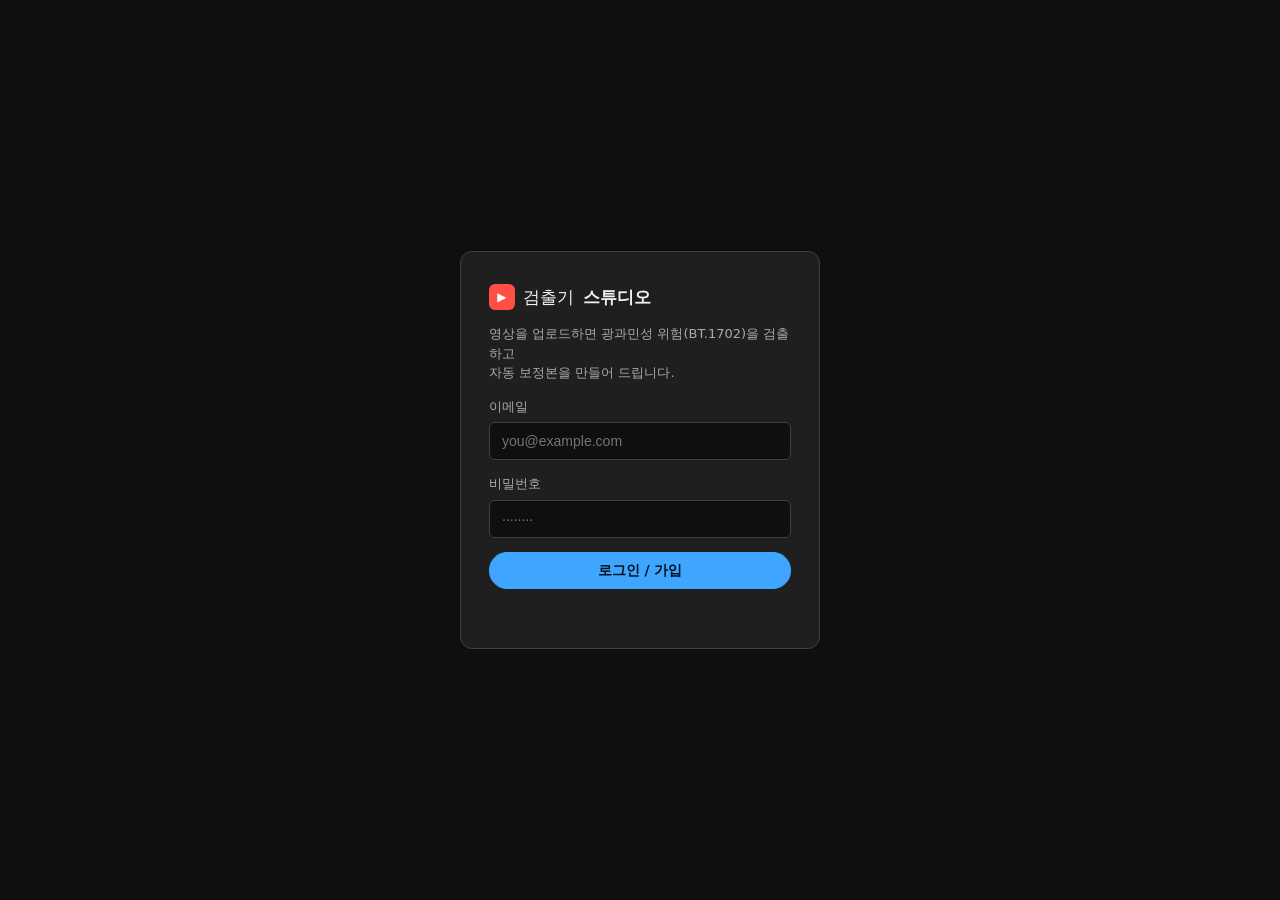
==== server/webstudio/index.html @ 321819cc "업로더 스튜디오 웹 콘솔 — /studio (YouTube Studio 참조, 프레임워크 없는 SPA) - webstudio/: 대시보드(채널 요약·최근 업로드)·콘텐츠(전 상태 " ====
<!DOCTYPE html>
<html lang="ko">
<head>
<meta charset="utf-8">
<meta name="viewport" content="width=device-width, initial-scale=1">
<title>검출기 스튜디오</title>
<link rel="stylesheet" href="studio.css">
<link rel="icon" href="data:image/svg+xml,<svg xmlns='http://www.w3.org/2000/svg' viewBox='0 0 100 100'><text y='0.9em' font-size='90'>🛡️</text></svg>">
</head>
<body>

<!-- ── 로그인 ─────────────────────────────────────────── -->
<div id="login-view" class="login-wrap hidden">
  <form id="login-form" class="login-card">
    <div class="brand"><span class="brand-mark">▶</span> 검출기 <b>스튜디오</b></div>
    <p class="login-sub">영상을 업로드하면 광과민성 위험(BT.1702)을 검출하고<br>자동 보정본을 만들어 드립니다.</p>
    <label>이메일 <input id="login-email" type="email" required placeholder="you@example.com"></label>
    <label>비밀번호 <input id="login-pw" type="password" required placeholder="········"></label>
    <button class="btn btn-primary" type="submit">로그인 / 가입</button>
    <p id="login-msg" class="login-msg"></p>
  </form>
</div>

<!-- ── 앱 골격 ─────────────────────────────────────────── -->
<div id="app-view" class="hidden">
  <header class="topbar">
    <div class="brand"><span class="brand-mark">▶</span> 검출기 <b>스튜디오</b></div>
    <div class="topbar-right">
      <button id="btn-upload" class="btn btn-upload">⬆ 업로드</button>
      <div id="avatar" class="avatar" title=""></div>
    </div>
  </header>

  <nav class="rail">
    <a href="#/dashboard" data-nav="dashboard"><span class="ico">▦</span>대시보드</a>
    <a href="#/content"   data-nav="content"><span class="ico">▤</span>콘텐츠</a>
    <a href="#/analytics" data-nav="analytics" id="nav-analytics" hidden><span class="ico">📈</span>운영 지표</a>
    <div class="rail-foot">
      <button id="btn-logout" class="link-btn">로그아웃</button>
    </div>
  </nav>

  <main id="main"></main>
</div>

<!-- ── 업로드 모달 ─────────────────────────────────────── -->
<div id="upload-modal" class="modal-back hidden">
  <div class="modal">
    <div class="modal-head">영상 업로드 <button class="x" id="upload-close">✕</button></div>
    <div id="drop" class="drop">
      <div class="drop-ico">⬆</div>
      <p>영상 파일을 끌어다 놓거나 클릭해서 선택</p>
      <p class="drop-sub" id="upload-limits"></p>
      <input id="file-input" type="file" accept="video/*" hidden>
    </div>
    <div id="upload-form" class="upload-form hidden">
      <div id="upload-filename" class="filename"></div>
      <label>제목 <input id="upload-title" type="text" maxlength="80" placeholder="영상 제목"></label>
      <div class="progress"><div id="upload-bar" class="bar"></div></div>
      <div id="upload-state" class="upload-state"></div>
      <div class="modal-actions">
        <button class="btn" id="upload-cancel">취소</button>
        <button class="btn btn-primary" id="upload-go">업로드</button>
      </div>
    </div>
  </div>
</div>

<script src="studio.js"></script>
</body>
</html>
---- server/webstudio/studio.css ----
/* 검출기 스튜디오 — YouTube Studio 를 참조한 다크 콘솔.
   구성: 상단바(48px) + 좌측 레일(240px) + 본문. 포인트 색은 위험 등급이 담당:
   safe=초록 / corrected=호박 / uncorrected=빨강 / processing=회색 펄스. */
:root {
  --bg: #0f0f0f; --panel: #1f1f1f; --panel-2: #282828; --line: #3f3f3f;
  --tx: #f1f1f1; --tx-2: #aaaaaa; --accent: #3ea6ff; --brand: #ff4e45;
  --safe: #2ba640; --warn: #f2a93b; --danger: #f04438;
}
* { box-sizing: border-box; margin: 0; }
html, body { height: 100%; }
body {
  background: var(--bg); color: var(--tx);
  font: 14px/1.5 "Roboto", "Noto Sans KR", system-ui, sans-serif;
}
.hidden { display: none !important; }
[hidden] { display: none !important; }
a { color: var(--accent); text-decoration: none; }
button { font: inherit; cursor: pointer; }

/* ── 로그인 ─────────────────────────────── */
.login-wrap { min-height: 100%; display: flex; align-items: center; justify-content: center; }
.login-card {
  width: 360px; background: var(--panel); border: 1px solid var(--line);
  border-radius: 12px; padding: 32px 28px; display: flex; flex-direction: column; gap: 14px;
}
.login-sub { color: var(--tx-2); font-size: 13px; }
.login-card label { display: flex; flex-direction: column; gap: 6px; font-size: 13px; color: var(--tx-2); }
.login-card input {
  background: var(--bg); border: 1px solid var(--line); border-radius: 6px;
  color: var(--tx); padding: 10px 12px; font-size: 14px;
}
.login-card input:focus { outline: none; border-color: var(--accent); }
.login-msg { color: var(--danger); font-size: 13px; min-height: 1em; }

/* ── 상단바 / 레일 ───────────────────────── */
.topbar {
  position: fixed; inset: 0 0 auto 0; height: 48px; z-index: 20;
  background: var(--panel); border-bottom: 1px solid var(--line);
  display: flex; align-items: center; justify-content: space-between; padding: 0 16px;
}
.brand { font-size: 17px; letter-spacing: .2px; display: flex; align-items: center; gap: 8px; }
.brand b { font-weight: 700; }
.brand-mark {
  width: 26px; height: 26px; border-radius: 6px; background: var(--brand);
  display: inline-flex; align-items: center; justify-content: center;
  font-size: 12px; color: #fff;
}
.topbar-right { display: flex; align-items: center; gap: 14px; }
.btn {
  background: var(--panel-2); color: var(--tx); border: 1px solid var(--line);
  border-radius: 18px; padding: 7px 16px;
}
.btn:hover { background: #333; }
.btn-primary { background: var(--accent); border-color: var(--accent); color: #04121f; font-weight: 700; }
.btn-primary:hover { background: #64b8ff; }
.btn-upload { border-color: var(--brand); color: #fff; background: var(--brand); font-weight: 700; }
.btn-upload:hover { background: #ff6a62; }
.avatar {
  width: 32px; height: 32px; border-radius: 50%; background: #7a4dd8; color: #fff;
  display: flex; align-items: center; justify-content: center; font-weight: 700;
}
.rail {
  position: fixed; top: 48px; bottom: 0; left: 0; width: 220px;
  background: var(--panel); border-right: 1px solid var(--line);
  padding: 10px 0; display: flex; flex-direction: column;
}
.rail a {
  display: flex; align-items: center; gap: 14px; color: var(--tx);
  padding: 11px 22px; font-size: 14px;
}
.rail a .ico { width: 20px; text-align: center; color: var(--tx-2); }
.rail a:hover { background: var(--panel-2); }
.rail a.on { background: var(--panel-2); box-shadow: inset 3px 0 0 var(--brand); font-weight: 700; }
.rail a.on .ico { color: var(--brand); }
.rail-foot { margin-top: auto; padding: 14px 22px; border-top: 1px solid var(--line); }
.link-btn { background: none; border: none; color: var(--tx-2); padding: 0; }
.link-btn:hover { color: var(--tx); }

main { padding: 72px 32px 48px 252px; max-width: 1280px; }
h1 { font-size: 22px; margin-bottom: 18px; }
h2 { font-size: 15px; color: var(--tx-2); font-weight: 500; margin-bottom: 10px; }

/* ── 카드/타일 ───────────────────────────── */
.tiles { display: grid; grid-template-columns: repeat(auto-fit, minmax(170px, 1fr)); gap: 14px; margin-bottom: 26px; }
.tile { background: var(--panel); border: 1px solid var(--line); border-radius: 10px; padding: 16px 18px; }
.tile .k { color: var(--tx-2); font-size: 12.5px; }
.tile .v { font-size: 26px; font-weight: 700; margin-top: 4px; }
.tile .v small { font-size: 13px; color: var(--tx-2); font-weight: 400; }
.card { background: var(--panel); border: 1px solid var(--line); border-radius: 10px; padding: 18px 20px; margin-bottom: 20px; }

/* ── 뱃지 ────────────────────────────────── */
.badge { display: inline-flex; align-items: center; gap: 6px; border-radius: 12px; padding: 2px 10px; font-size: 12px; font-weight: 600; }
.badge::before { content: ""; width: 7px; height: 7px; border-radius: 50%; background: currentColor; }
.b-safe { color: var(--safe); background: rgba(43,166,64,.13); }
.b-corrected { color: var(--warn); background: rgba(242,169,59,.13); }
.b-uncorrected { color: var(--danger); background: rgba(240,68,56,.13); }
.b-processing { color: var(--tx-2); background: rgba(170,170,170,.12); }
.b-processing::before { animation: pulse 1.2s infinite; }
.b-failed { color: var(--danger); background: none; border: 1px solid var(--danger); }
@keyframes pulse { 50% { opacity: .25; } }
.chip { display: inline-block; background: var(--panel-2); border: 1px solid var(--line); border-radius: 10px; padding: 1px 8px; font-size: 11.5px; color: var(--tx-2); margin-right: 4px; }
.chip.hot { color: var(--warn); border-color: rgba(242,169,59,.5); }

/* ── 콘텐츠 표 ───────────────────────────── */
table.vids { width: 100%; border-collapse: collapse; }
.vids th {
  text-align: left; font-size: 12px; color: var(--tx-2); font-weight: 500;
  border-bottom: 1px solid var(--line); padding: 8px 10px; white-space: nowrap;
}
.vids td { padding: 10px; border-bottom: 1px solid #2a2a2a; vertical-align: middle; }
.vids tr:hover td { background: #191919; }
.vids tr { cursor: pointer; }
.vcell { display: flex; gap: 12px; align-items: center; min-width: 260px; }
.vthumb {
  width: 106px; height: 60px; border-radius: 6px; background: #000 center/cover no-repeat;
  flex: none; display: flex; align-items: center; justify-content: center;
  color: var(--tx-2); font-size: 11px; border: 1px solid var(--line);
}
.vtitle { font-weight: 600; }
.vsub { color: var(--tx-2); font-size: 12px; margin-top: 2px; }
.num { text-align: right; font-variant-numeric: tabular-nums; }
.rowdel { visibility: hidden; background: none; border: none; color: var(--tx-2); font-size: 15px; }
tr:hover .rowdel { visibility: visible; }
.rowdel:hover { color: var(--danger); }
.empty { color: var(--tx-2); text-align: center; padding: 48px 0; }

/* ── 상세 ────────────────────────────────── */
.back { display: inline-block; margin-bottom: 14px; color: var(--tx-2); }
.detail { display: grid; grid-template-columns: minmax(0, 3fr) minmax(280px, 2fr); gap: 22px; align-items: start; }
.player-card video { width: 100%; max-height: 480px; background: #000; border-radius: 8px; }
.variant-tabs { display: flex; gap: 8px; margin: 12px 0 4px; }
.variant-tabs button { background: var(--panel-2); border: 1px solid var(--line); color: var(--tx-2); border-radius: 16px; padding: 5px 14px; }
.variant-tabs button.on { background: var(--tx); color: #000; font-weight: 700; border-color: var(--tx); }
.timeline { position: relative; height: 14px; background: var(--panel-2); border-radius: 7px; margin: 10px 0 4px; overflow: hidden; }
.timeline .seg { position: absolute; top: 0; bottom: 0; background: var(--danger); opacity: .85; }
.timeline .seg.ok { background: var(--safe); }
.tl-cap { font-size: 12px; color: var(--tx-2); margin-bottom: 8px; }
.kv { display: grid; grid-template-columns: auto 1fr; gap: 6px 16px; font-size: 13.5px; }
.kv .k { color: var(--tx-2); white-space: nowrap; }
.seglist { width: 100%; border-collapse: collapse; font-size: 13px; margin-top: 6px; }
.seglist th { text-align: left; color: var(--tx-2); font-weight: 500; font-size: 12px; padding: 4px 8px; border-bottom: 1px solid var(--line); }
.seglist td { padding: 5px 8px; border-bottom: 1px solid #2a2a2a; }
.mini-note { color: var(--tx-2); font-size: 12px; margin-top: 10px; }

/* ── 업로드 모달 ─────────────────────────── */
.modal-back { position: fixed; inset: 0; background: rgba(0,0,0,.6); z-index: 40; display: flex; align-items: center; justify-content: center; }
.modal { width: min(560px, 92vw); background: var(--panel); border: 1px solid var(--line); border-radius: 12px; overflow: hidden; }
.modal-head { display: flex; justify-content: space-between; align-items: center; padding: 14px 20px; border-bottom: 1px solid var(--line); font-weight: 700; }
.modal .x { background: none; border: none; color: var(--tx-2); font-size: 16px; }
.drop { margin: 22px; border: 2px dashed var(--line); border-radius: 10px; padding: 44px 20px; text-align: center; color: var(--tx-2); cursor: pointer; }
.drop.over { border-color: var(--accent); color: var(--tx); background: rgba(62,166,255,.06); }
.drop-ico { font-size: 34px; margin-bottom: 8px; }
.drop-sub { font-size: 12px; margin-top: 6px; }
.upload-form { padding: 0 22px 22px; display: flex; flex-direction: column; gap: 12px; }
.upload-form label { display: flex; flex-direction: column; gap: 6px; font-size: 13px; color: var(--tx-2); }
.upload-form input[type=text] { background: var(--bg); border: 1px solid var(--line); border-radius: 6px; color: var(--tx); padding: 9px 12px; }
.filename { font-size: 13px; color: var(--tx-2); }
.progress { height: 6px; background: var(--panel-2); border-radius: 3px; overflow: hidden; }
.progress .bar { height: 100%; width: 0; background: var(--accent); transition: width .15s; }
.upload-state { font-size: 13px; color: var(--tx-2); min-height: 1.2em; }
.modal-actions { display: flex; justify-content: flex-end; gap: 10px; }

@media (max-width: 900px) {
  .rail { display: none; }
  main { padding-left: 24px; }
  .detail { grid-template-columns: 1fr; }
}
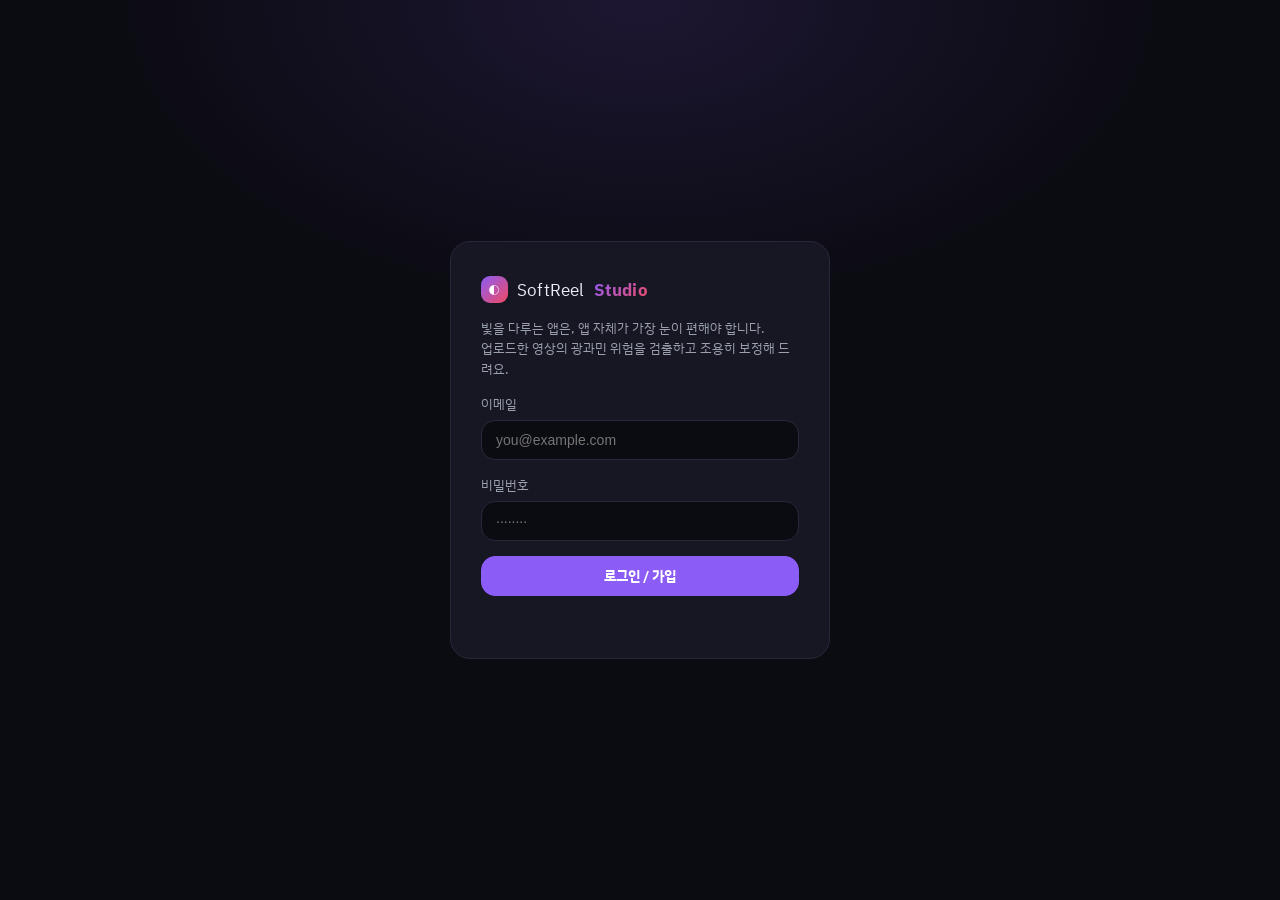
==== commit 0043ce78: "스튜디오 → SoftReel Studio 리스킨 — 노션 시안 v1 토큰 + v2 관리자 모드 요소 스킨(리디자인 v1): bg #0B0B12 · card #171724/#2828" ====
--- a/server/webstudio/index.html
+++ b/server/webstudio/index.html
@@ -3,7 +3,9 @@
 <head>
 <meta charset="utf-8">
 <meta name="viewport" content="width=device-width, initial-scale=1">
-<title>검출기 스튜디오</title>
+<title>SoftReel Studio</title>
+<link rel="preconnect" href="https://fonts.googleapis.com">
+<link href="https://fonts.googleapis.com/css2?family=IBM+Plex+Sans+KR:wght@400;500;700&display=swap" rel="stylesheet">
 <link rel="stylesheet" href="studio.css">
 <link rel="icon" href="data:image/svg+xml,<svg xmlns='http://www.w3.org/2000/svg' viewBox='0 0 100 100'><text y='0.9em' font-size='90'>🛡️</text></svg>">
 </head>
@@ -12,8 +14,8 @@
 <!-- ── 로그인 ─────────────────────────────────────────── -->
 <div id="login-view" class="login-wrap hidden">
   <form id="login-form" class="login-card">
-    <div class="brand"><span class="brand-mark">▶</span> 검출기 <b>스튜디오</b></div>
-    <p class="login-sub">영상을 업로드하면 광과민성 위험(BT.1702)을 검출하고<br>자동 보정본을 만들어 드립니다.</p>
+    <div class="brand"><span class="brand-mark">◐</span> SoftReel <b>Studio</b></div>
+    <p class="login-sub">빛을 다루는 앱은, 앱 자체가 가장 눈이 편해야 합니다.<br>업로드한 영상의 광과민 위험을 검출하고 조용히 보정해 드려요.</p>
     <label>이메일 <input id="login-email" type="email" required placeholder="you@example.com"></label>
     <label>비밀번호 <input id="login-pw" type="password" required placeholder="········"></label>
     <button class="btn btn-primary" type="submit">로그인 / 가입</button>
@@ -24,7 +26,7 @@
 <!-- ── 앱 골격 ─────────────────────────────────────────── -->
 <div id="app-view" class="hidden">
   <header class="topbar">
-    <div class="brand"><span class="brand-mark">▶</span> 검출기 <b>스튜디오</b></div>
+    <div class="brand"><span class="brand-mark">◐</span> SoftReel <b>Studio</b></div>
     <div class="topbar-right">
       <button id="btn-upload" class="btn btn-upload">⬆ 업로드</button>
       <div id="avatar" class="avatar" title=""></div>
@@ -32,9 +34,9 @@
   </header>
 
   <nav class="rail">
-    <a href="#/dashboard" data-nav="dashboard"><span class="ico">▦</span>대시보드</a>
-    <a href="#/content"   data-nav="content"><span class="ico">▤</span>콘텐츠</a>
-    <a href="#/analytics" data-nav="analytics" id="nav-analytics" hidden><span class="ico">📈</span>운영 지표</a>
+    <a href="#/dashboard" data-nav="dashboard"><span class="ico">◧</span>대시보드</a>
+    <a href="#/content"   data-nav="content"><span class="ico">▶</span>콘텐츠</a>
+    <a href="#/analytics" data-nav="analytics" id="nav-analytics" hidden><span class="ico">◎</span>운영 지표</a>
     <div class="rail-foot">
       <button id="btn-logout" class="link-btn">로그아웃</button>
     </div>
--- a/server/webstudio/studio.css
+++ b/server/webstudio/studio.css
@@ -1,118 +1,150 @@
-/* 검출기 스튜디오 — YouTube Studio 를 참조한 다크 콘솔.
-   구성: 상단바(48px) + 좌측 레일(240px) + 본문. 포인트 색은 위험 등급이 담당:
-   safe=초록 / corrected=호박 / uncorrected=빨강 / processing=회색 펄스. */
+/* SoftReel Studio — 노션 시안 이식 (2026-08-27).
+   스킨: 리디자인 v1 토큰 (bg #0B0B12 · card #171724/#28283A ·
+         violet #8B5CF6 → pink #F04B64 그라데이션 135° · IBM Plex Sans KR ·
+         라운드 카드 20 / 버튼 14).
+   구조: Reimagined v2 의 SoftReel Studio(관리자 모드) — 파이프라인 가시화,
+         위험 히트맵, SAFE 인증 뱃지, 안전 리포트 내보내기.
+   원칙(v2): 무점멸 UI — 애니메이션은 느린 페이드·시머만, 순수 흰색 금지. */
 :root {
-  --bg: #0f0f0f; --panel: #1f1f1f; --panel-2: #282828; --line: #3f3f3f;
-  --tx: #f1f1f1; --tx-2: #aaaaaa; --accent: #3ea6ff; --brand: #ff4e45;
-  --safe: #2ba640; --warn: #f2a93b; --danger: #f04438;
+  --bg: #0B0B12; --card: #171724; --card-2: #1E1E30; --line: #28283A;
+  --tx: #ECECF4; --tx-2: #9AA0AC;
+  --violet: #8B5CF6; --pink: #F04B64;
+  --grad: linear-gradient(135deg, #8B5CF6, #F04B64);
+  --safe: #34D399; --warn: #FFB020; --danger: #F04B64;
 }
 * { box-sizing: border-box; margin: 0; }
 html, body { height: 100%; }
 body {
   background: var(--bg); color: var(--tx);
-  font: 14px/1.5 "Roboto", "Noto Sans KR", system-ui, sans-serif;
+  font: 14px/1.55 "IBM Plex Sans KR", "Noto Sans KR", system-ui, sans-serif;
 }
 .hidden { display: none !important; }
 [hidden] { display: none !important; }
-a { color: var(--accent); text-decoration: none; }
+a { color: var(--violet); text-decoration: none; }
 button { font: inherit; cursor: pointer; }
 
 /* ── 로그인 ─────────────────────────────── */
-.login-wrap { min-height: 100%; display: flex; align-items: center; justify-content: center; }
+.login-wrap { min-height: 100%; display: flex; align-items: center; justify-content: center;
+  background: radial-gradient(60% 50% at 50% 0%, rgba(139,92,246,.14), transparent 70%), var(--bg); }
 .login-card {
-  width: 360px; background: var(--panel); border: 1px solid var(--line);
-  border-radius: 12px; padding: 32px 28px; display: flex; flex-direction: column; gap: 14px;
+  width: 380px; background: var(--card); border: 1px solid var(--line);
+  border-radius: 20px; padding: 34px 30px; display: flex; flex-direction: column; gap: 15px;
 }
 .login-sub { color: var(--tx-2); font-size: 13px; }
 .login-card label { display: flex; flex-direction: column; gap: 6px; font-size: 13px; color: var(--tx-2); }
 .login-card input {
-  background: var(--bg); border: 1px solid var(--line); border-radius: 6px;
-  color: var(--tx); padding: 10px 12px; font-size: 14px;
-}
-.login-card input:focus { outline: none; border-color: var(--accent); }
+  background: var(--bg); border: 1px solid var(--line); border-radius: 14px;
+  color: var(--tx); padding: 11px 14px; font-size: 14px;
+}
+.login-card input:focus { outline: none; border-color: var(--violet); }
 .login-msg { color: var(--danger); font-size: 13px; min-height: 1em; }
 
 /* ── 상단바 / 레일 ───────────────────────── */
 .topbar {
-  position: fixed; inset: 0 0 auto 0; height: 48px; z-index: 20;
-  background: var(--panel); border-bottom: 1px solid var(--line);
-  display: flex; align-items: center; justify-content: space-between; padding: 0 16px;
-}
-.brand { font-size: 17px; letter-spacing: .2px; display: flex; align-items: center; gap: 8px; }
-.brand b { font-weight: 700; }
+  position: fixed; inset: 0 0 auto 0; height: 54px; z-index: 20;
+  background: rgba(23,23,36,.92); backdrop-filter: blur(8px);
+  border-bottom: 1px solid var(--line);
+  display: flex; align-items: center; justify-content: space-between; padding: 0 18px;
+}
+.brand { font-size: 17px; letter-spacing: .2px; display: flex; align-items: center; gap: 9px; }
+.brand b { font-weight: 700; background: var(--grad); -webkit-background-clip: text;
+  background-clip: text; color: transparent; }
 .brand-mark {
-  width: 26px; height: 26px; border-radius: 6px; background: var(--brand);
+  width: 27px; height: 27px; border-radius: 9px; background: var(--grad);
   display: inline-flex; align-items: center; justify-content: center;
   font-size: 12px; color: #fff;
 }
 .topbar-right { display: flex; align-items: center; gap: 14px; }
 .btn {
-  background: var(--panel-2); color: var(--tx); border: 1px solid var(--line);
-  border-radius: 18px; padding: 7px 16px;
-}
-.btn:hover { background: #333; }
-.btn-primary { background: var(--accent); border-color: var(--accent); color: #04121f; font-weight: 700; }
-.btn-primary:hover { background: #64b8ff; }
-.btn-upload { border-color: var(--brand); color: #fff; background: var(--brand); font-weight: 700; }
-.btn-upload:hover { background: #ff6a62; }
+  background: var(--card-2); color: var(--tx); border: 1px solid var(--line);
+  border-radius: 14px; padding: 8px 17px;
+}
+.btn:hover { border-color: var(--violet); }
+.btn-primary { background: var(--violet); border-color: var(--violet); color: #fff; font-weight: 700; }
+.btn-primary:hover { filter: brightness(1.12); }
+.btn-upload { background: var(--grad); border: none; color: #fff; font-weight: 700; padding: 9px 18px; }
+.btn-upload:hover { filter: brightness(1.1); }
 .avatar {
-  width: 32px; height: 32px; border-radius: 50%; background: #7a4dd8; color: #fff;
-  display: flex; align-items: center; justify-content: center; font-weight: 700;
+  width: 33px; height: 33px; border-radius: 50%; color: #fff; font-weight: 700;
+  display: flex; align-items: center; justify-content: center;
+  background: var(--card-2); border: 2px solid transparent;
+  background: linear-gradient(var(--card-2), var(--card-2)) padding-box, var(--grad) border-box;
 }
 .rail {
-  position: fixed; top: 48px; bottom: 0; left: 0; width: 220px;
-  background: var(--panel); border-right: 1px solid var(--line);
-  padding: 10px 0; display: flex; flex-direction: column;
+  position: fixed; top: 54px; bottom: 0; left: 0; width: 224px;
+  background: var(--card); border-right: 1px solid var(--line);
+  padding: 12px 10px; display: flex; flex-direction: column; gap: 2px;
 }
 .rail a {
-  display: flex; align-items: center; gap: 14px; color: var(--tx);
-  padding: 11px 22px; font-size: 14px;
+  display: flex; align-items: center; gap: 13px; color: var(--tx);
+  padding: 11px 16px; font-size: 14px; border-radius: 14px;
 }
 .rail a .ico { width: 20px; text-align: center; color: var(--tx-2); }
-.rail a:hover { background: var(--panel-2); }
-.rail a.on { background: var(--panel-2); box-shadow: inset 3px 0 0 var(--brand); font-weight: 700; }
-.rail a.on .ico { color: var(--brand); }
-.rail-foot { margin-top: auto; padding: 14px 22px; border-top: 1px solid var(--line); }
+.rail a:hover { background: var(--card-2); }
+.rail a.on { background: linear-gradient(135deg, rgba(139,92,246,.18), rgba(240,75,100,.12));
+  font-weight: 700; }
+.rail a.on .ico { color: var(--violet); }
+.rail-foot { margin-top: auto; padding: 14px 16px; border-top: 1px solid var(--line); }
 .link-btn { background: none; border: none; color: var(--tx-2); padding: 0; }
 .link-btn:hover { color: var(--tx); }
 
-main { padding: 72px 32px 48px 252px; max-width: 1280px; }
-h1 { font-size: 22px; margin-bottom: 18px; }
-h2 { font-size: 15px; color: var(--tx-2); font-weight: 500; margin-bottom: 10px; }
+main { padding: 80px 34px 48px 258px; max-width: 1280px; }
+h1 { font-size: 22px; margin-bottom: 18px; font-weight: 700; }
+h2 { font-size: 14px; color: var(--tx-2); font-weight: 500; margin-bottom: 12px; }
 
 /* ── 카드/타일 ───────────────────────────── */
-.tiles { display: grid; grid-template-columns: repeat(auto-fit, minmax(170px, 1fr)); gap: 14px; margin-bottom: 26px; }
-.tile { background: var(--panel); border: 1px solid var(--line); border-radius: 10px; padding: 16px 18px; }
+.tiles { display: grid; grid-template-columns: repeat(auto-fit, minmax(170px, 1fr)); gap: 14px; margin-bottom: 24px; }
+.tile { background: var(--card); border: 1px solid var(--line); border-radius: 20px; padding: 17px 19px; }
 .tile .k { color: var(--tx-2); font-size: 12.5px; }
-.tile .v { font-size: 26px; font-weight: 700; margin-top: 4px; }
+.tile .v { font-size: 27px; font-weight: 700; margin-top: 4px; }
 .tile .v small { font-size: 13px; color: var(--tx-2); font-weight: 400; }
-.card { background: var(--panel); border: 1px solid var(--line); border-radius: 10px; padding: 18px 20px; margin-bottom: 20px; }
+.tile.hero { background: linear-gradient(135deg, rgba(139,92,246,.16), rgba(240,75,100,.10)), var(--card); }
+.card { background: var(--card); border: 1px solid var(--line); border-radius: 20px; padding: 20px 22px; margin-bottom: 20px; }
+
+/* ── 파이프라인 스테퍼 (v2 Studio: 처리 과정 가시화) ── */
+.pipe { display: flex; align-items: center; gap: 0; flex-wrap: wrap; margin-top: 6px; }
+.pipe .step { display: flex; align-items: center; gap: 9px; }
+.pipe .dot {
+  width: 30px; height: 30px; border-radius: 50%; flex: none;
+  display: flex; align-items: center; justify-content: center; font-size: 13px;
+  background: var(--card-2); border: 1px solid var(--line); color: var(--tx-2);
+}
+.pipe .lbl { font-size: 12.5px; color: var(--tx-2); }
+.pipe .lbl b { display: block; color: var(--tx); font-size: 13px; font-weight: 600; }
+.pipe .bar { height: 2px; width: 34px; margin: 0 12px; background: var(--line); border-radius: 1px; flex: none; }
+.pipe.live .dot { border-color: rgba(139,92,246,.6); color: var(--violet); }
+.pipe.live .bar {
+  background: linear-gradient(90deg, var(--line), var(--violet), var(--line));
+  background-size: 200% 100%; animation: flow 2.6s linear infinite;
+}
+@keyframes flow { to { background-position: -200% 0; } }
 
 /* ── 뱃지 ────────────────────────────────── */
-.badge { display: inline-flex; align-items: center; gap: 6px; border-radius: 12px; padding: 2px 10px; font-size: 12px; font-weight: 600; }
+.badge { display: inline-flex; align-items: center; gap: 6px; white-space: nowrap; border-radius: 12px; padding: 2.5px 11px; font-size: 12px; font-weight: 600; }
 .badge::before { content: ""; width: 7px; height: 7px; border-radius: 50%; background: currentColor; }
-.b-safe { color: var(--safe); background: rgba(43,166,64,.13); }
-.b-corrected { color: var(--warn); background: rgba(242,169,59,.13); }
-.b-uncorrected { color: var(--danger); background: rgba(240,68,56,.13); }
-.b-processing { color: var(--tx-2); background: rgba(170,170,170,.12); }
-.b-processing::before { animation: pulse 1.2s infinite; }
-.b-failed { color: var(--danger); background: none; border: 1px solid var(--danger); }
-@keyframes pulse { 50% { opacity: .25; } }
-.chip { display: inline-block; background: var(--panel-2); border: 1px solid var(--line); border-radius: 10px; padding: 1px 8px; font-size: 11.5px; color: var(--tx-2); margin-right: 4px; }
-.chip.hot { color: var(--warn); border-color: rgba(242,169,59,.5); }
+.b-safe { color: var(--safe); background: rgba(52,211,153,.13); }
+.b-safe::before { content: "✓"; width: auto; height: auto; background: none; font-size: 11px; }
+.b-corrected { color: #A78BFA; background: rgba(139,92,246,.15); }
+.b-uncorrected { color: var(--pink); background: rgba(240,75,100,.14); }
+.b-processing { color: var(--tx-2); background: rgba(154,160,172,.12); }
+.b-processing::before { animation: soft 2.4s ease-in-out infinite; }
+.b-failed { color: var(--pink); background: none; border: 1px solid var(--pink); }
+@keyframes soft { 50% { opacity: .35; } }  /* 무점멸 원칙 — 느린 페이드만 */
+.chip { display: inline-block; background: var(--card-2); border: 1px solid var(--line); border-radius: 10px; padding: 1.5px 9px; font-size: 11.5px; color: var(--tx-2); margin-right: 4px; }
+.chip.hot { color: var(--warn); border-color: rgba(255,176,32,.45); }
 
 /* ── 콘텐츠 표 ───────────────────────────── */
 table.vids { width: 100%; border-collapse: collapse; }
 .vids th {
   text-align: left; font-size: 12px; color: var(--tx-2); font-weight: 500;
-  border-bottom: 1px solid var(--line); padding: 8px 10px; white-space: nowrap;
-}
-.vids td { padding: 10px; border-bottom: 1px solid #2a2a2a; vertical-align: middle; }
-.vids tr:hover td { background: #191919; }
+  border-bottom: 1px solid var(--line); padding: 9px 12px; white-space: nowrap;
+}
+.vids td { padding: 11px 12px; border-bottom: 1px solid #1F1F30; vertical-align: middle; }
+.vids tr:hover td { background: #1B1B2B; }
 .vids tr { cursor: pointer; }
-.vcell { display: flex; gap: 12px; align-items: center; min-width: 260px; }
+.vcell { display: flex; gap: 13px; align-items: center; min-width: 260px; }
 .vthumb {
-  width: 106px; height: 60px; border-radius: 6px; background: #000 center/cover no-repeat;
+  width: 106px; height: 60px; border-radius: 12px; background: #000 center/cover no-repeat;
   flex: none; display: flex; align-items: center; justify-content: center;
   color: var(--tx-2); font-size: 11px; border: 1px solid var(--line);
 }
@@ -124,44 +156,61 @@
 .rowdel:hover { color: var(--danger); }
 .empty { color: var(--tx-2); text-align: center; padding: 48px 0; }
 
-/* ── 상세 ────────────────────────────────── */
+/* ── 상세 / 위험 히트맵 ───────────────────── */
 .back { display: inline-block; margin-bottom: 14px; color: var(--tx-2); }
+.title-row { display: flex; align-items: center; gap: 12px; margin-bottom: 18px; flex-wrap: wrap; }
+.title-row h1 { margin: 0; }
+.cert {
+  display: inline-flex; align-items: center; gap: 7px; font-size: 12.5px; font-weight: 700;
+  color: var(--safe); border: 1px solid rgba(52,211,153,.5); border-radius: 12px;
+  padding: 3px 12px; background: rgba(52,211,153,.08);
+}
 .detail { display: grid; grid-template-columns: minmax(0, 3fr) minmax(280px, 2fr); gap: 22px; align-items: start; }
-.player-card video { width: 100%; max-height: 480px; background: #000; border-radius: 8px; }
-.variant-tabs { display: flex; gap: 8px; margin: 12px 0 4px; }
-.variant-tabs button { background: var(--panel-2); border: 1px solid var(--line); color: var(--tx-2); border-radius: 16px; padding: 5px 14px; }
-.variant-tabs button.on { background: var(--tx); color: #000; font-weight: 700; border-color: var(--tx); }
-.timeline { position: relative; height: 14px; background: var(--panel-2); border-radius: 7px; margin: 10px 0 4px; overflow: hidden; }
-.timeline .seg { position: absolute; top: 0; bottom: 0; background: var(--danger); opacity: .85; }
-.timeline .seg.ok { background: var(--safe); }
+.player-card video { width: 100%; max-height: 480px; background: #000; border-radius: 14px; }
+.variant-tabs { display: flex; gap: 8px; margin: 14px 0 6px; }
+.variant-tabs button { background: var(--card-2); border: 1px solid var(--line); color: var(--tx-2); border-radius: 14px; padding: 6px 15px; }
+.variant-tabs button.on { background: var(--grad); color: #fff; font-weight: 700; border-color: transparent; }
+/* 위험 히트맵 (v2 Studio) — 구간을 글로우 스트립으로 */
+.heatmap { position: relative; height: 22px; background: var(--card-2); border-radius: 11px; margin: 12px 0 4px; overflow: hidden; }
+.heatmap .seg {
+  position: absolute; top: 0; bottom: 0; border-radius: 6px;
+  background: linear-gradient(180deg, rgba(240,75,100,.95), rgba(240,75,100,.45));
+  box-shadow: 0 0 12px rgba(240,75,100,.55);
+}
+.heatmap .seg.ok {
+  background: linear-gradient(180deg, rgba(52,211,153,.9), rgba(52,211,153,.4));
+  box-shadow: 0 0 12px rgba(52,211,153,.45);
+}
 .tl-cap { font-size: 12px; color: var(--tx-2); margin-bottom: 8px; }
-.kv { display: grid; grid-template-columns: auto 1fr; gap: 6px 16px; font-size: 13.5px; }
+.kv { display: grid; grid-template-columns: auto 1fr; gap: 7px 16px; font-size: 13.5px; }
 .kv .k { color: var(--tx-2); white-space: nowrap; }
-.seglist { width: 100%; border-collapse: collapse; font-size: 13px; margin-top: 6px; }
-.seglist th { text-align: left; color: var(--tx-2); font-weight: 500; font-size: 12px; padding: 4px 8px; border-bottom: 1px solid var(--line); }
-.seglist td { padding: 5px 8px; border-bottom: 1px solid #2a2a2a; }
+.seglist { width: 100%; border-collapse: collapse; font-size: 13px; margin-top: 8px; }
+.seglist th { text-align: left; color: var(--tx-2); font-weight: 500; font-size: 12px; padding: 5px 8px; border-bottom: 1px solid var(--line); }
+.seglist td { padding: 6px 8px; border-bottom: 1px solid #1F1F30; }
+.seglist td:first-child, .seglist td:nth-child(2), .seglist td:last-child { white-space: nowrap; }
 .mini-note { color: var(--tx-2); font-size: 12px; margin-top: 10px; }
+.card-actions { display: flex; gap: 10px; margin-top: 14px; }
 
 /* ── 업로드 모달 ─────────────────────────── */
-.modal-back { position: fixed; inset: 0; background: rgba(0,0,0,.6); z-index: 40; display: flex; align-items: center; justify-content: center; }
-.modal { width: min(560px, 92vw); background: var(--panel); border: 1px solid var(--line); border-radius: 12px; overflow: hidden; }
-.modal-head { display: flex; justify-content: space-between; align-items: center; padding: 14px 20px; border-bottom: 1px solid var(--line); font-weight: 700; }
+.modal-back { position: fixed; inset: 0; background: rgba(6,6,12,.66); z-index: 40; display: flex; align-items: center; justify-content: center; }
+.modal { width: min(560px, 92vw); background: var(--card); border: 1px solid var(--line); border-radius: 20px; overflow: hidden; }
+.modal-head { display: flex; justify-content: space-between; align-items: center; padding: 15px 22px; border-bottom: 1px solid var(--line); font-weight: 700; }
 .modal .x { background: none; border: none; color: var(--tx-2); font-size: 16px; }
-.drop { margin: 22px; border: 2px dashed var(--line); border-radius: 10px; padding: 44px 20px; text-align: center; color: var(--tx-2); cursor: pointer; }
-.drop.over { border-color: var(--accent); color: var(--tx); background: rgba(62,166,255,.06); }
-.drop-ico { font-size: 34px; margin-bottom: 8px; }
+.drop { margin: 22px; border: 2px dashed var(--line); border-radius: 16px; padding: 46px 20px; text-align: center; color: var(--tx-2); cursor: pointer; }
+.drop.over { border-color: var(--violet); color: var(--tx); background: rgba(139,92,246,.07); }
+.drop-ico { font-size: 34px; margin-bottom: 8px; background: var(--grad); -webkit-background-clip: text; background-clip: text; color: transparent; }
 .drop-sub { font-size: 12px; margin-top: 6px; }
 .upload-form { padding: 0 22px 22px; display: flex; flex-direction: column; gap: 12px; }
 .upload-form label { display: flex; flex-direction: column; gap: 6px; font-size: 13px; color: var(--tx-2); }
-.upload-form input[type=text] { background: var(--bg); border: 1px solid var(--line); border-radius: 6px; color: var(--tx); padding: 9px 12px; }
+.upload-form input[type=text] { background: var(--bg); border: 1px solid var(--line); border-radius: 14px; color: var(--tx); padding: 10px 13px; }
 .filename { font-size: 13px; color: var(--tx-2); }
-.progress { height: 6px; background: var(--panel-2); border-radius: 3px; overflow: hidden; }
-.progress .bar { height: 100%; width: 0; background: var(--accent); transition: width .15s; }
+.progress { height: 6px; background: var(--card-2); border-radius: 3px; overflow: hidden; }
+.progress .bar { height: 100%; width: 0; background: var(--grad); transition: width .15s; }
 .upload-state { font-size: 13px; color: var(--tx-2); min-height: 1.2em; }
 .modal-actions { display: flex; justify-content: flex-end; gap: 10px; }
 
 @media (max-width: 900px) {
   .rail { display: none; }
-  main { padding-left: 24px; }
+  main { padding-left: 26px; }
   .detail { grid-template-columns: 1fr; }
 }
